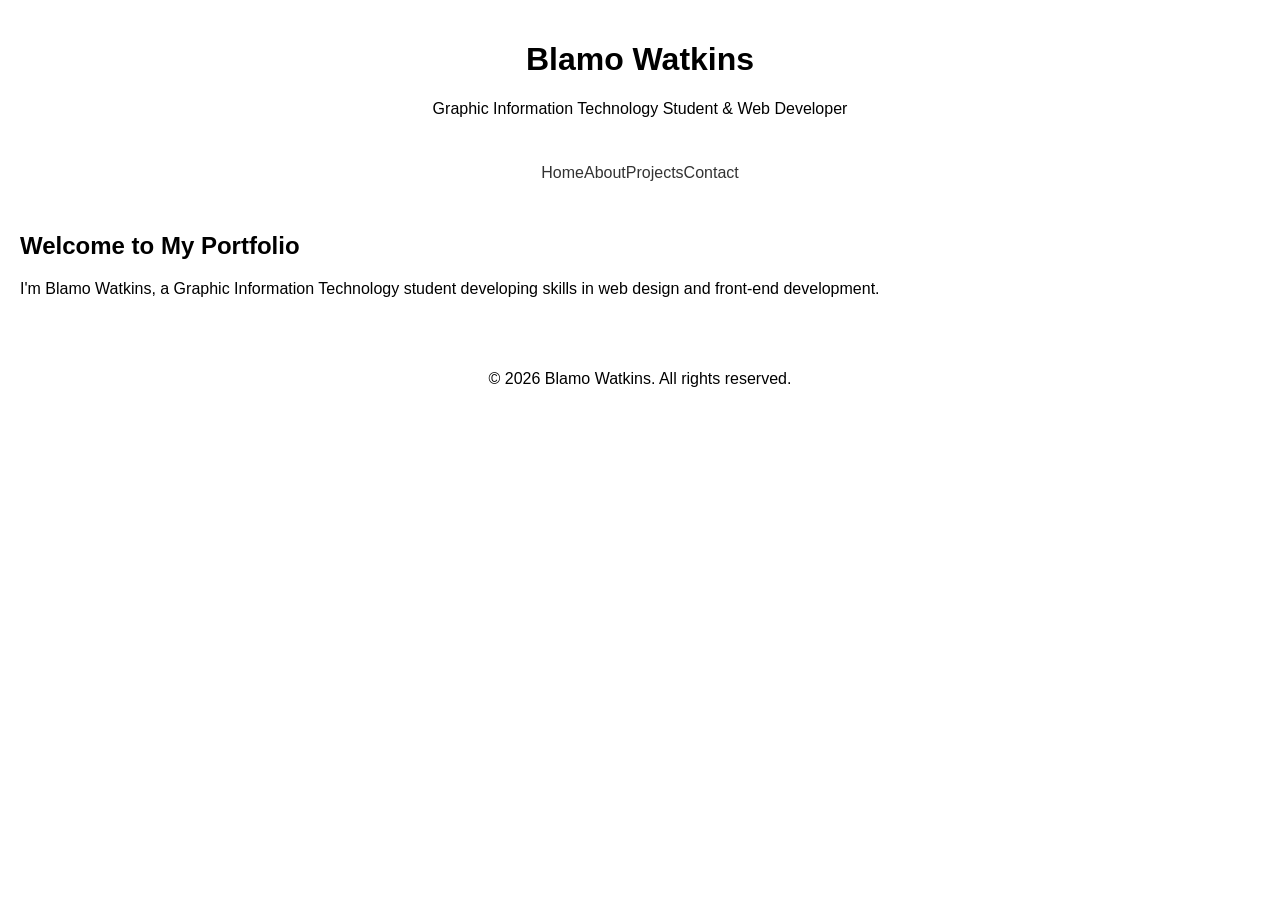
==== index.html @ e4f5a58c "Create portfolio website structure and styles" ====
<!DOCTYPE html>
<html lang="en">
<head>     
     <meta charset="UTF-8">
     <meta name="viewport" content="width=device-width, initial-scale=1.0">
     <title>Blamo Watkins | Portfolio</title>
     <link rel="stylesheet" href="styles.css"> 
</head>
<body>
    <header>
    <h1>Blamo Watkins</h1>
    <p>Graphic Information Technology Student & Web Developer</p>
</header>

<nav>
    <ul>
        <li><a href="index.html">Home</a></li>
        <li><a href="about.html">About</a></li>
        <li><a href="projects.html">Projects</a></li>
        <li><a href="contact.html">Contact</a></li>
    </ul>
</nav>

<main>
    <h2>Welcome to My Portfolio</h2>
    <p>I'm Blamo Watkins, a Graphic Information Technology student developing skills in web design and front-end development.</p>
</main>

<footer>
    <p>&copy; 2026 Blamo Watkins. All rights reserved.</p>
</footer>
</body>
</html>
---- styles.css ----
/* Author: Blamo Watkins */
body {
    font-family: Arial, sans-serif;
    margin: 0;
    padding: 0;
}

main {
    padding: 20px;
}

nav ul {
    list-style-type: none;
    margin: 0;
    padding: 0;
}

nav ul li {
    margin: 10px 0;
}

nav ul li a {
    text-decoration: none;
    color: #333;
}

header {
    padding: 20px;
    text-align: center;
}

footer {
    padding: 20px;
    text-align: center;
}

@media (min-width: 768px) {
    nav ul {
    display: flex;
    justify-content: center;
  }
}
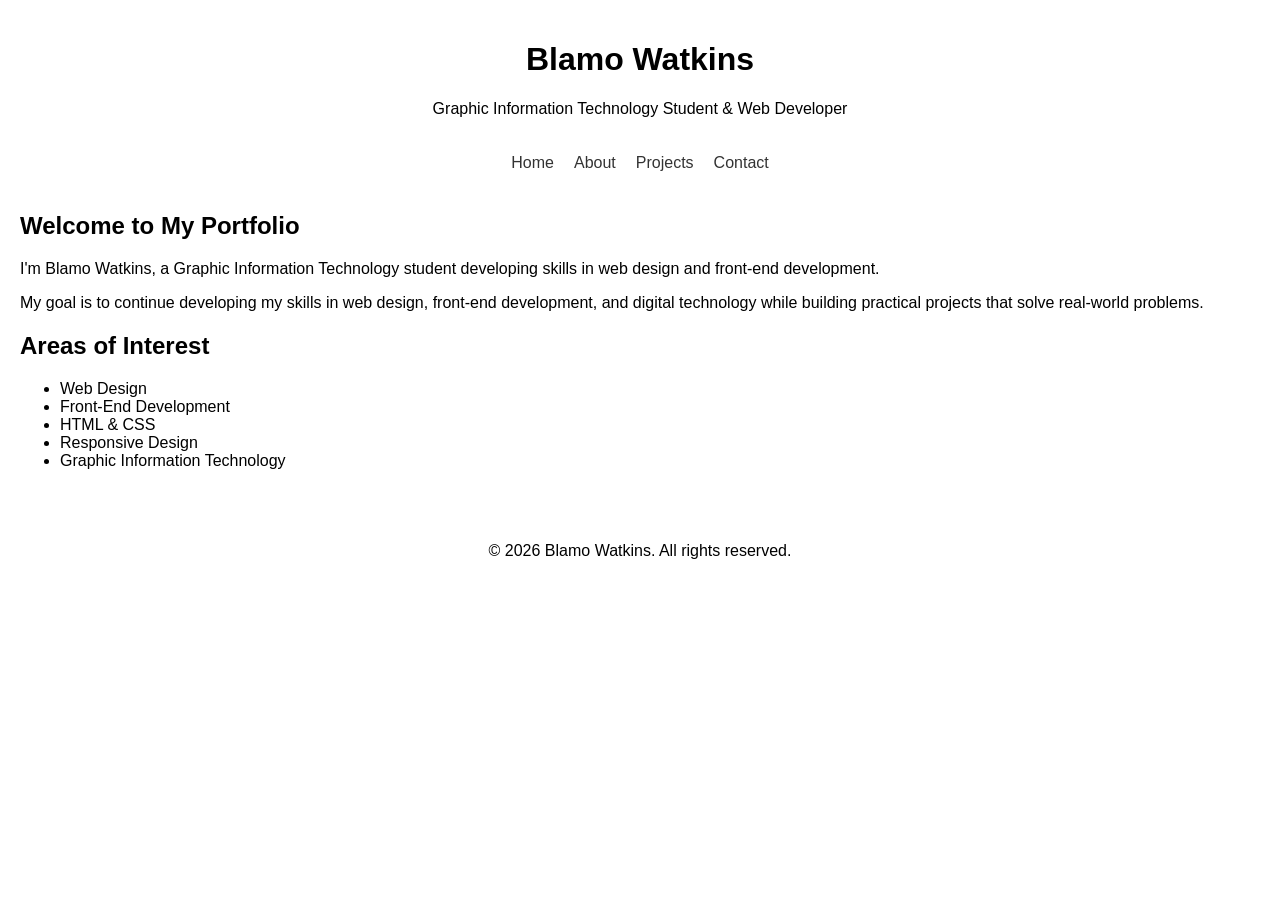
==== commit 61f56400: "Expand home page portfolio content" ====
--- a/index.html
+++ b/index.html
@@ -24,7 +24,17 @@
 <main>
     <h2>Welcome to My Portfolio</h2>
     <p>I'm Blamo Watkins, a Graphic Information Technology student developing skills in web design and front-end development.</p>
+    <p>My goal is to continue developing my skills in web design, front-end development, and digital technology while building practical projects that solve real-world problems.</p>
+    <h2>Areas of Interest</h2>
+  <ul>
+    <li>Web Design</li>
+    <li>Front-End Development</li>
+    <li>HTML &amp; CSS</li>
+    <li>Responsive Design</li>
+    <li>Graphic Information Technology</li>
+  </ul>
 </main>
+
 
 <footer>
     <p>&copy; 2026 Blamo Watkins. All rights reserved.</p>
--- a/styles.css
+++ b/styles.css
@@ -39,5 +39,8 @@
     display: flex;
     justify-content: center;
   }
+  nav ul li {
+    margin: 0 10px;
+  }
 }
 
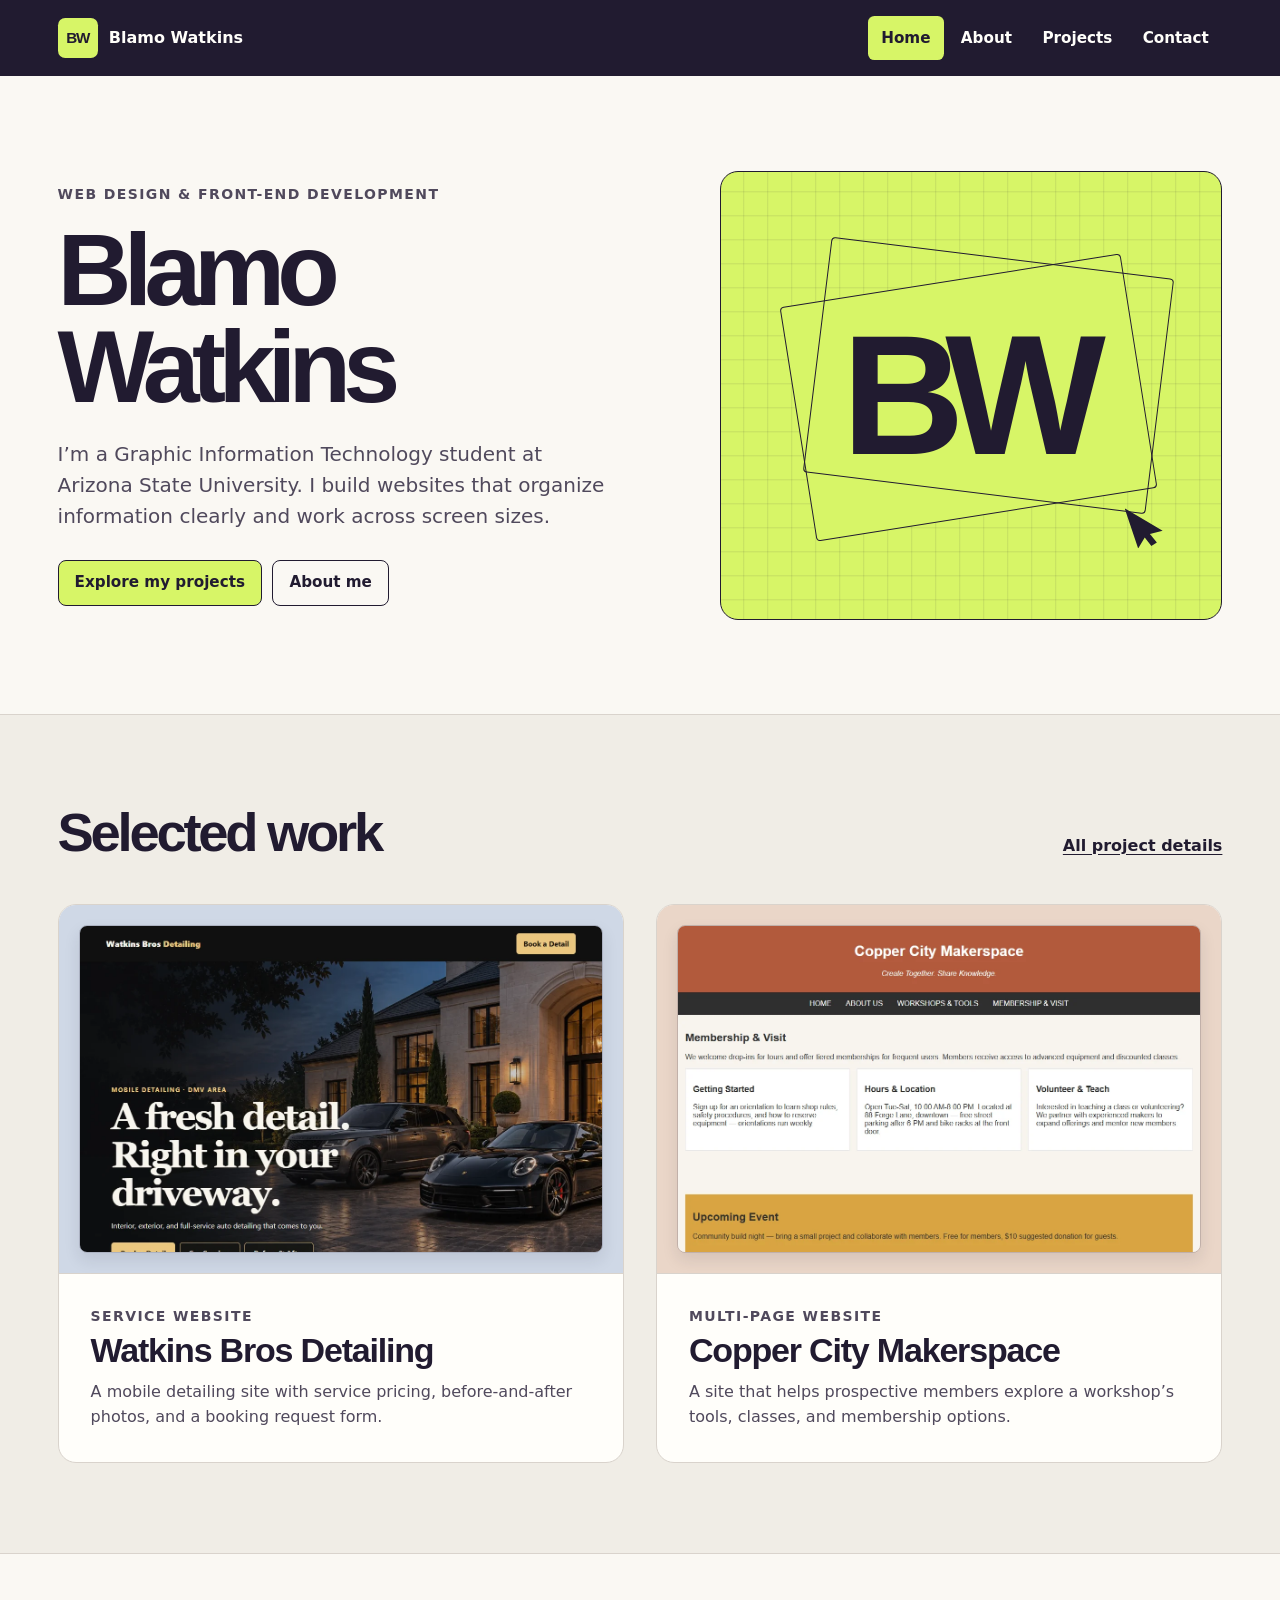
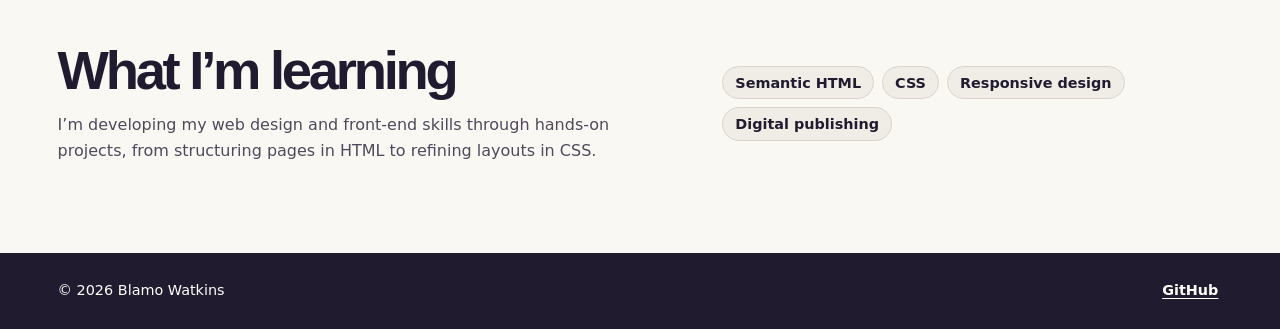
==== commit 59c2ee12: "Redesign portfolio and showcase coursework projects" ====
--- a/index.html
+++ b/index.html
@@ -1,43 +1,103 @@
-<!DOCTYPE html>
+<!doctype html>
 <html lang="en">
-<head>     
-     <meta charset="UTF-8">
-     <meta name="viewport" content="width=device-width, initial-scale=1.0">
-     <title>Blamo Watkins | Portfolio</title>
-     <link rel="stylesheet" href="styles.css"> 
+<head>
+  <meta charset="utf-8">
+  <meta name="viewport" content="width=device-width, initial-scale=1">
+  <meta name="description" content="Blamo Watkins is an Arizona State University Graphic Information Technology student building responsive websites with HTML and CSS.">
+  <meta name="theme-color" content="#211b30">
+  <title>Blamo Watkins | Web Design Portfolio</title>
+  <link rel="icon" href="favicon.svg" type="image/svg+xml">
+  <link rel="stylesheet" href="styles.css">
 </head>
 <body>
-    <header>
-    <h1>Blamo Watkins</h1>
-    <p>Graphic Information Technology Student & Web Developer</p>
-</header>
+  <a class="skip-link" href="#main-content">Skip to content</a>
+  <header class="site-header">
+    <div class="shell header-inner">
+      <a class="wordmark" href="index.html"><span class="brand-mark" aria-hidden="true">BW</span><span>Blamo Watkins</span></a>
+      <nav class="site-nav" aria-label="Main navigation">
+        <ul>
+          <li><a href="index.html" aria-current="page">Home</a></li>
+          <li><a href="about.html">About</a></li>
+          <li><a href="projects.html">Projects</a></li>
+          <li><a href="contact.html">Contact</a></li>
+        </ul>
+      </nav>
+    </div>
+  </header>
 
-<nav>
-    <ul>
-        <li><a href="index.html">Home</a></li>
-        <li><a href="about.html">About</a></li>
-        <li><a href="projects.html">Projects</a></li>
-        <li><a href="contact.html">Contact</a></li>
-    </ul>
-</nav>
+  <main id="main-content" tabindex="-1">
+    <section class="home-hero">
+      <div class="shell hero-grid">
+        <div class="hero-copy">
+          <p class="eyebrow">Web design &amp; front-end development</p>
+          <h1>Blamo Watkins</h1>
+          <p class="lede">I’m a Graphic Information Technology student at Arizona State University. I build websites that organize information clearly and work across screen sizes.</p>
+          <div class="actions">
+            <a class="button button-primary" href="projects.html">Explore my projects</a>
+            <a class="button button-secondary" href="about.html">About me</a>
+          </div>
+        </div>
+        <div class="hero-art" aria-hidden="true">
+          <span class="hero-frame"></span>
+          <span class="hero-frame hero-frame-offset"></span>
+          <span class="hero-initials">BW</span>
+          <span class="hero-cursor"></span>
+        </div>
+      </div>
+    </section>
 
-<main>
-    <h2>Welcome to My Portfolio</h2>
-    <p>I'm Blamo Watkins, a Graphic Information Technology student developing skills in web design and front-end development.</p>
-    <p>My goal is to continue developing my skills in web design, front-end development, and digital technology while building practical projects that solve real-world problems.</p>
-    <h2>Areas of Interest</h2>
-  <ul>
-    <li>Web Design</li>
-    <li>Front-End Development</li>
-    <li>HTML &amp; CSS</li>
-    <li>Responsive Design</li>
-    <li>Graphic Information Technology</li>
-  </ul>
-</main>
+    <section class="section work-section" aria-labelledby="selected-work">
+      <div class="shell">
+        <div class="section-heading">
+          <h2 id="selected-work">Selected work</h2>
+          <a class="text-link" href="projects.html">All project details</a>
+        </div>
+        <div class="project-grid">
+          <article class="project-card">
+            <div class="project-visual detailing-visual">
+              <img src="assets/detailing.webp" alt="" width="1152" height="760">
+            </div>
+            <div class="project-copy">
+              <p class="eyebrow">Service website</p>
+              <h3><a href="projects.html#detailing">Watkins Bros Detailing</a></h3>
+              <p>A mobile detailing site with service pricing, before-and-after photos, and a booking request form.</p>
+            </div>
+          </article>
+          <article class="project-card">
+            <div class="project-visual makerspace-visual">
+              <img src="assets/makerspace.webp" alt="" width="1152" height="760">
+            </div>
+            <div class="project-copy">
+              <p class="eyebrow">Multi-page website</p>
+              <h3><a href="projects.html#makerspace">Copper City Makerspace</a></h3>
+              <p>A site that helps prospective members explore a workshop’s tools, classes, and membership options.</p>
+            </div>
+          </article>
+        </div>
+      </div>
+    </section>
 
+    <section class="section" aria-labelledby="my-focus">
+      <div class="shell focus-grid">
+        <div>
+          <h2 id="my-focus">What I’m learning</h2>
+          <p>I’m developing my web design and front-end skills through hands-on projects, from structuring pages in HTML to refining layouts in CSS.</p>
+        </div>
+        <ul class="tag-list" aria-label="Areas of focus">
+          <li>Semantic HTML</li>
+          <li>CSS</li>
+          <li>Responsive design</li>
+          <li>Digital publishing</li>
+        </ul>
+      </div>
+    </section>
+  </main>
 
-<footer>
-    <p>&copy; 2026 Blamo Watkins. All rights reserved.</p>
-</footer>
+  <footer class="site-footer">
+    <div class="shell footer-inner">
+      <small>&copy; 2026 Blamo Watkins</small>
+      <a href="https://github.com/blamowatkins">GitHub</a>
+    </div>
+  </footer>
 </body>
-</html>+</html>
--- a/styles.css
+++ b/styles.css
@@ -1,46 +1,399 @@
-/* Author: Blamo Watkins */
+/* Portfolio design system */
+:root {
+  color-scheme: light;
+  --ink: #211b30;
+  --ink-muted: #50495c;
+  --paper: #faf8f3;
+  --white: #fffefa;
+  --work: #f0ede6;
+  --line: #d9d3cc;
+  --accent: #d7f567;
+  --accent-hover: #ecffa2;
+  --focus: #603bbb;
+  --radius: 1.125rem;
+  --shell: 73rem;
+  --gutter: clamp(1.25rem, 4.5vw, 4rem);
+  --section-space: clamp(3.5rem, 7vw, 6.5rem);
+  font-family: "Segoe UI", system-ui, sans-serif;
+  background: var(--paper);
+  color: var(--ink);
+}
+
+*, *::before, *::after { box-sizing: border-box; }
+
 body {
-    font-family: Arial, sans-serif;
-    margin: 0;
-    padding: 0;
-}
-
-main {
-    padding: 20px;
-}
-
-nav ul {
-    list-style-type: none;
-    margin: 0;
-    padding: 0;
-}
-
-nav ul li {
-    margin: 10px 0;
-}
-
-nav ul li a {
-    text-decoration: none;
-    color: #333;
-}
-
-header {
-    padding: 20px;
-    text-align: center;
-}
-
-footer {
-    padding: 20px;
-    text-align: center;
-}
-
-@media (min-width: 768px) {
-    nav ul {
-    display: flex;
-    justify-content: center;
+  display: grid;
+  grid-template-rows: auto 1fr auto;
+  min-height: 100vh;
+  margin: 0;
+  line-height: 1.6;
+}
+
+h1, h2, h3, p { margin: 0; }
+
+h1, h2, h3 {
+  font-family: Arial, Helvetica, sans-serif;
+  font-weight: 800;
+  text-wrap: balance;
+}
+
+h1 { font-size: clamp(3rem, 8vw, 6.5rem); line-height: .94; letter-spacing: -.075em; }
+h2 { font-size: clamp(2rem, 4.25vw, 3.75rem); line-height: 1.02; letter-spacing: -.06em; }
+h3 { font-size: 1.35rem; line-height: 1.15; letter-spacing: -.035em; }
+
+a { color: inherit; text-underline-offset: .2em; }
+img { display: block; max-width: 100%; }
+
+:focus-visible {
+  outline: 3px solid var(--focus);
+  outline-offset: 3px;
+}
+
+.shell { width: min(var(--shell), 100% - var(--gutter) * 2); margin-inline: auto; }
+.section { padding-block: var(--section-space); }
+
+.skip-link {
+  position: absolute;
+  z-index: 10;
+  top: .75rem;
+  left: .75rem;
+  padding: .7rem 1rem;
+  transform: translateY(calc(-100% - 1rem));
+  border-radius: .5rem;
+  background: var(--accent);
+  color: var(--ink);
+  font-weight: 700;
+}
+
+.skip-link:focus { transform: translateY(0); }
+
+.site-header {
+  color: var(--white);
+  background: var(--ink);
+}
+
+.header-inner {
+  display: flex;
+  justify-content: space-between;
+  align-items: center;
+  flex-wrap: wrap;
+  gap: .5rem 2rem;
+  min-height: 4.75rem;
+  padding-block: .65rem;
+}
+
+.wordmark {
+  display: inline-flex;
+  align-items: center;
+  gap: .7rem;
+  font-weight: 700;
+  text-decoration: none;
+  white-space: nowrap;
+}
+
+.brand-mark {
+  display: grid;
+  place-items: center;
+  width: 2.5rem;
+  aspect-ratio: 1;
+  border-radius: .45rem;
+  background: var(--accent);
+  color: var(--ink);
+  font-family: Arial, Helvetica, sans-serif;
+  font-size: .95rem;
+  letter-spacing: -.09em;
+  font-weight: 800;
+}
+
+.site-nav ul {
+  display: flex;
+  align-items: center;
+  flex-wrap: wrap;
+  gap: .2rem;
+  margin: 0;
+  padding: 0;
+  list-style: none;
+}
+
+.site-nav a {
+  display: grid;
+  place-items: center;
+  min-height: 2.75rem;
+  padding: .4rem .85rem;
+  border-radius: .4rem;
+  color: var(--white);
+  font-size: .95rem;
+  font-weight: 600;
+  text-decoration: none;
+}
+
+.site-nav a:hover { background: #3a314b; }
+.site-nav a[aria-current="page"] { background: var(--accent); color: var(--ink); }
+.site-header :focus-visible, .site-footer :focus-visible { outline-color: var(--accent); }
+
+.home-hero { padding-block: clamp(3.25rem, 7.4vw, 7rem); }
+
+.hero-grid {
+  display: grid;
+  grid-template-columns: minmax(0, 1.14fr) minmax(0, 1fr);
+  align-items: center;
+  gap: clamp(2rem, 7vw, 7rem);
+}
+
+.hero-copy h1 { max-width: 9ch; }
+.hero-copy .lede { margin-top: 1.5rem; max-width: 43ch; }
+
+.eyebrow {
+  color: var(--ink-muted);
+  font-size: .875rem;
+  font-weight: 750;
+  line-height: 1.45;
+  letter-spacing: .1em;
+  text-transform: uppercase;
+}
+
+.hero-copy .eyebrow { margin-bottom: 1.125rem; }
+
+.lede { color: var(--ink-muted); font-size: clamp(1.05rem, 2.2vw, 1.25rem); line-height: 1.55; }
+
+.actions { display: flex; flex-wrap: wrap; gap: .65rem; margin-top: 1.75rem; }
+
+.button {
+  display: inline-flex;
+  align-items: center;
+  justify-content: center;
+  width: fit-content;
+  max-width: 100%;
+  min-height: 2.875rem;
+  padding: .65rem 1rem;
+  border: 1px solid var(--ink);
+  border-radius: .5rem;
+  color: var(--ink);
+  font-weight: 700;
+  font-size: .95rem;
+  line-height: 1.3;
+  text-align: center;
+  text-decoration: none;
+}
+
+.button-primary { background: var(--accent); }
+.button-primary:hover { background: var(--accent-hover); }
+.button-secondary { background: transparent; }
+.button-secondary:hover { background: var(--ink); color: var(--white); }
+
+.hero-art {
+  display: grid;
+  position: relative;
+  isolation: isolate;
+  place-items: center;
+  overflow: hidden;
+  aspect-ratio: 1.12;
+  border: 1px solid var(--ink);
+  border-radius: var(--radius);
+  background-color: var(--accent);
+  background-image: linear-gradient(to right, #211b301a 1px, transparent 1px), linear-gradient(to bottom, #211b301a 1px, transparent 1px);
+  background-position: center;
+  background-size: 1.5rem 1.5rem;
+  container-type: inline-size;
+}
+
+.hero-frame {
+  position: absolute;
+  z-index: -1;
+  inset: 24% 16% 23% 15%;
+  border: 1px solid var(--ink);
+  border-radius: .25rem;
+  transform: rotate(-9deg);
+  background-color: var(--accent);
+}
+
+.hero-frame-offset {
+  inset: 19% 12% 28% 19%;
+  transform: rotate(7deg);
+  background-color: transparent;
+}
+
+.hero-initials {
+  margin-inline-end: .085em;
+  font-family: Arial, Helvetica, sans-serif;
+  font-size: clamp(5rem, 12vw, 10rem);
+  font-size: clamp(4rem, 34cqw, 11rem);
+  font-weight: 900;
+  letter-spacing: -.115em;
+  line-height: .8;
+}
+
+.hero-cursor {
+  position: absolute;
+  right: 12%;
+  bottom: 16%;
+  width: clamp(1.5rem, 6.7cqw, 2.4rem);
+  aspect-ratio: .8;
+  background: var(--ink);
+  clip-path: polygon(0 0, 100% 69%, 61% 71%, 77% 94%, 59% 100%, 44% 77%, 19% 100%);
+  transform: rotate(-10deg);
+}
+
+.work-section { background: var(--work); border-block: 1px solid var(--line); }
+
+.section-heading {
+  display: flex;
+  align-items: baseline;
+  justify-content: space-between;
+  flex-wrap: wrap;
+  gap: .65rem 1rem;
+  margin-bottom: clamp(1.5rem, 3.5vw, 2.75rem);
+}
+
+.text-link { font-weight: 700; }
+.text-link:hover { color: var(--focus); }
+
+.project-grid, .about-grid, .contact-grid {
+  display: grid;
+  grid-template-columns: repeat(2, minmax(0, 1fr));
+  gap: clamp(1rem, 3.2vw, 2rem);
+}
+
+.project-card, .case-study, .content-panel, .contact-card {
+  background: var(--white);
+  border: 1px solid var(--line);
+  border-radius: var(--radius);
+}
+
+.project-card { position: relative; }
+
+.project-visual {
+  display: block;
+  padding: clamp(.7rem, 2vw, 1.25rem);
+  border-radius: calc(var(--radius) - 1px) calc(var(--radius) - 1px) 0 0;
+  border-bottom: 1px solid var(--line);
+}
+
+.detailing-visual { background: #cfd8e6; }
+.makerspace-visual { background: #ead6c8; }
+
+.project-visual img {
+  width: 100%;
+  height: auto;
+  aspect-ratio: 16 / 10;
+  object-fit: cover;
+  object-position: top;
+  border: 1px solid #211b3033;
+  border-radius: .5rem;
+  box-shadow: 0 .45rem 1rem #211b301a;
+}
+
+.project-copy { padding: clamp(1.2rem, 3vw, 2rem); }
+.project-copy h3 { margin: .3rem 0 .55rem; font-size: clamp(1.5rem, 3vw, 2.125rem); }
+.project-copy h3 a { text-decoration: none; }
+.project-copy h3 a::after { position: absolute; inset: 0; border-radius: var(--radius); content: ""; }
+.project-card:hover h3 a { text-decoration: underline; }
+.project-copy p:not(.eyebrow), .case-copy p:not(.eyebrow), .focus-grid p, .content-panel p, .contact-card p { color: var(--ink-muted); }
+
+.focus-grid {
+  display: grid;
+  grid-template-columns: minmax(0, 1.15fr) minmax(0, 1fr);
+  align-items: center;
+  gap: 1.5rem clamp(2rem, 7vw, 6rem);
+}
+
+.focus-grid p { margin-top: .85rem; max-width: 55ch; }
+
+.tag-list {
+  display: flex;
+  align-items: flex-start;
+  flex-wrap: wrap;
+  gap: .5rem;
+  margin: 0;
+  padding: 0;
+  list-style: none;
+}
+
+.tag-list li {
+  padding: .35rem .75rem;
+  border: 1px solid var(--line);
+  border-radius: 2rem;
+  background: var(--work);
+  font-size: .9rem;
+  font-weight: 650;
+  line-height: 1.4;
+}
+
+.page-intro {
+  padding-block: clamp(2.75rem, 6.8vw, 6rem);
+  border-bottom: 1px solid var(--line);
+  background: var(--work);
+}
+
+.page-intro .lede { max-width: 53ch; margin-top: 1.25rem; }
+
+.case-section { padding-top: clamp(2rem, 5vw, 4.5rem); }
+.case-list { display: grid; gap: clamp(1.5rem, 4vw, 3rem); }
+
+.case-study {
+  display: grid;
+  grid-template-columns: minmax(0, 1fr) minmax(0, 1fr);
+  scroll-margin-top: 1.25rem;
+}
+
+.case-study .project-visual {
+  display: grid;
+  align-content: center;
+  padding: clamp(1rem, 3vw, 2.5rem);
+  border-radius: calc(var(--radius) - 1px) 0 0 calc(var(--radius) - 1px);
+  border-right: 1px solid var(--line);
+  border-bottom: 0;
+}
+
+.case-study .project-visual img { aspect-ratio: auto; }
+.case-copy { padding: clamp(1.25rem, 4vw, 3rem); }
+.case-copy h2 { margin: .4rem 0 .85rem; font-size: clamp(2rem, 4vw, 3.3rem); }
+.case-copy h3 { margin: 1.35rem 0 .35rem; }
+.case-copy .tag-list { margin-top: 1rem; }
+.case-copy .actions { margin-top: 1.25rem; }
+
+.content-panel, .contact-card { padding: clamp(1.5rem, 4vw, 2.75rem); }
+.content-panel h2, .contact-card h2 { margin-bottom: .85rem; font-size: clamp(1.65rem, 3.25vw, 2.45rem); }
+.content-panel p + p { margin-top: .8rem; }
+.content-panel .button, .contact-card .button { margin-top: 1.25rem; }
+.about-grid .content-panel:last-child { background: #eef6d5; }
+.contact-card { display: flex; flex-direction: column; align-items: flex-start; gap: .25rem; }
+.contact-card p { flex-grow: 1; }
+
+.site-footer { background: var(--ink); color: var(--white); }
+
+.footer-inner {
+  display: flex;
+  justify-content: space-between;
+  align-items: center;
+  flex-wrap: wrap;
+  gap: .5rem 1rem;
+  padding-block: 1.1rem;
+}
+
+.footer-inner small, .footer-inner a { font-size: .9rem; }
+.footer-inner a { padding: .55rem .25rem; font-weight: 700; }
+.footer-inner a:hover { color: var(--accent); }
+
+@media (max-width: 49rem) {
+  .case-study { grid-template-columns: minmax(0, 1fr); }
+  .case-study .project-visual {
+    border-radius: calc(var(--radius) - 1px) calc(var(--radius) - 1px) 0 0;
+    border-right: 0;
+    border-bottom: 1px solid var(--line);
   }
-  nav ul li {
-    margin: 0 10px;
-  }
-}
-
+}
+
+@media (max-width: 40rem) {
+  .hero-grid, .project-grid, .focus-grid, .about-grid, .contact-grid { grid-template-columns: minmax(0, 1fr); }
+  .hero-copy h1 { max-width: none; font-size: clamp(3.1rem, 13vw, 5.35rem); text-wrap: initial; }
+  .hero-art { width: min(100%, 27rem); aspect-ratio: 1.6; }
+  .hero-initials { font-size: clamp(4rem, 29cqw, 8rem); }
+}
+
+@media (max-width: 34rem) {
+  .header-inner { align-items: flex-start; flex-direction: column; gap: .55rem; }
+  .site-nav { width: 100%; }
+  .site-nav ul { display: grid; grid-template-columns: repeat(4, minmax(0, 1fr)); }
+  .site-nav a { padding-inline: .2rem; font-size: .875rem; }
+}
